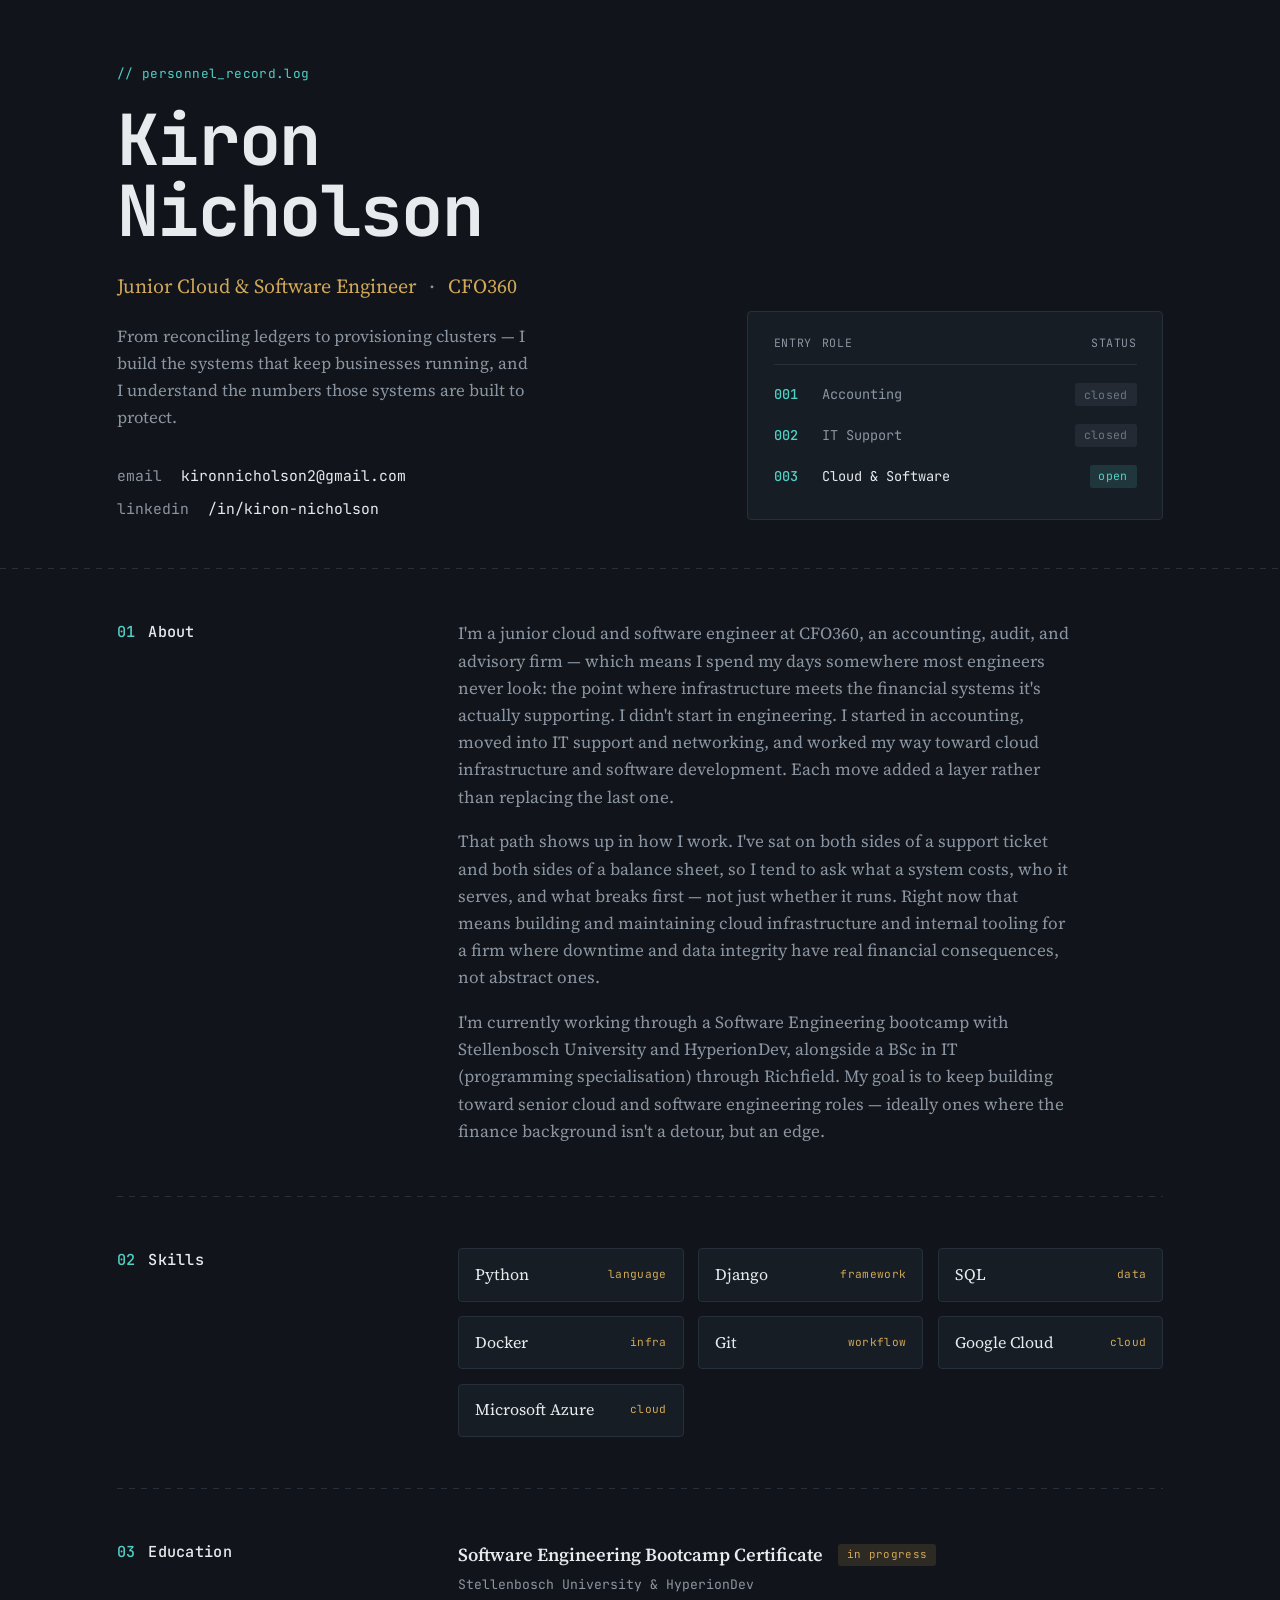
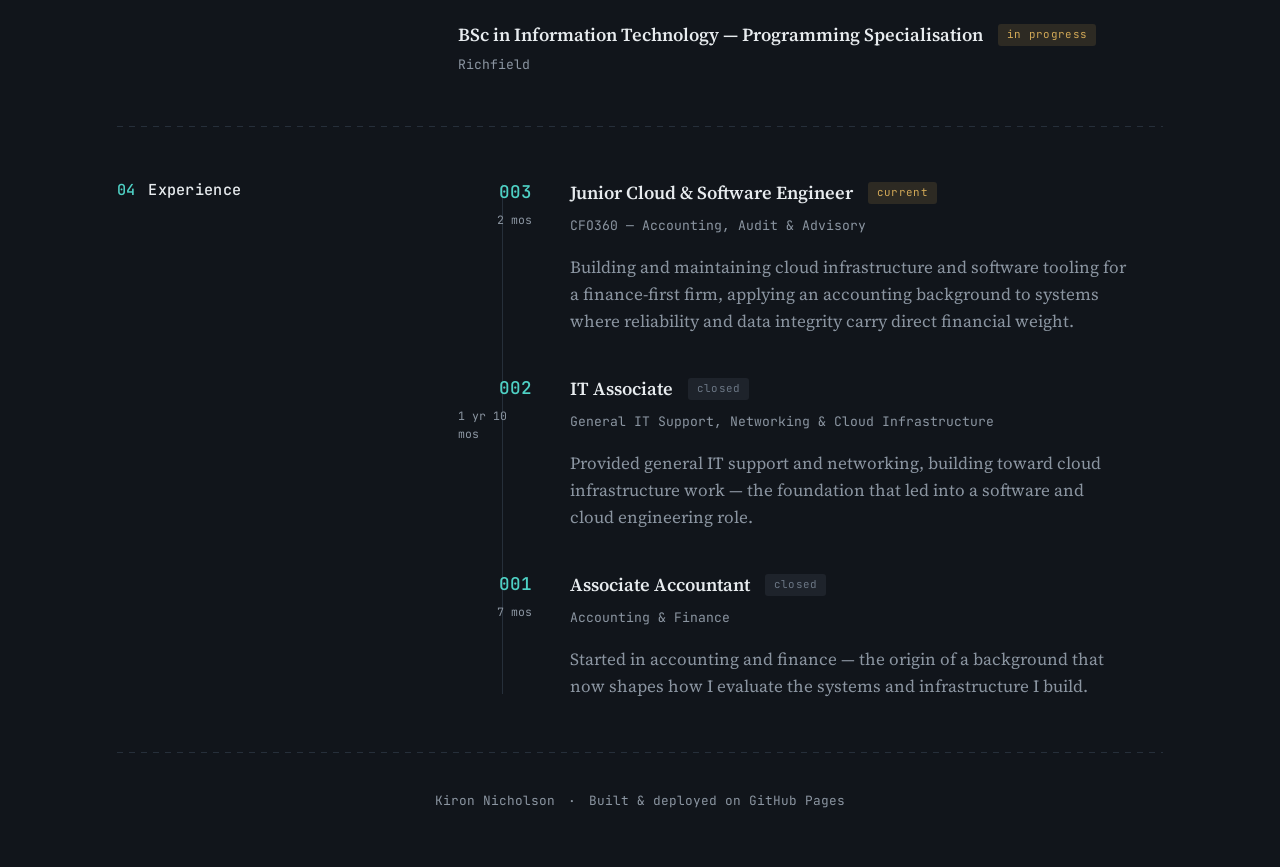
==== index.html @ 9caace61 "Initial Commit." ====
<!DOCTYPE html>
<html lang="en">
<head>
<meta charset="UTF-8">
<meta name="viewport" content="width=device-width, initial-scale=1.0">
<title>Kiron Nicholson — Cloud &amp; Software Engineer</title>
<link rel="preconnect" href="https://fonts.googleapis.com">
<link href="https://fonts.googleapis.com/css2?family=JetBrains+Mono:wght@400;500;700&family=Source+Serif+4:opsz,wght@8..60,400;8..60,500;8..60,600&display=swap" rel="stylesheet">
<link rel="stylesheet" href="style.css">
</head>
<body>

<div class="ledger-rule top-rule"></div>

<header class="hero">
  <div class="hero-inner">
    <p class="eyebrow">// personnel_record.log</p>
    <h1 class="name">Kiron<br>Nicholson</h1>
    <p class="role">Junior Cloud &amp; Software Engineer <span class="dot">·</span> CFO360</p>
    <p class="tagline">From reconciling ledgers to provisioning clusters — I build the systems that keep businesses running, and I understand the numbers those systems are built to protect.</p>
    <div class="hero-contact">
      <a href="mailto:kironnicholson2@gmail.com" class="contact-link">
        <span class="label">email</span> kironnicholson2@gmail.com
      </a>
      <a href="https://www.linkedin.com/in/kiron-nicholson/" class="contact-link" target="_blank" rel="noopener">
        <span class="label">linkedin</span> /in/kiron-nicholson
      </a>
    </div>
  </div>
  <div class="hero-ledger">
    <div class="ledger-header">
      <span>ENTRY</span><span>ROLE</span><span>STATUS</span>
    </div>
    <div class="ledger-row">
      <span class="entry-no">001</span><span>Accounting</span><span class="status closed">closed</span>
    </div>
    <div class="ledger-row">
      <span class="entry-no">002</span><span>IT Support</span><span class="status closed">closed</span>
    </div>
    <div class="ledger-row active">
      <span class="entry-no">003</span><span>Cloud &amp; Software</span><span class="status open">open</span>
    </div>
  </div>
</header>

<div class="ledger-rule"></div>

<main>

  <section class="section about" id="about">
    <h2 class="section-title"><span class="section-no">01</span> About</h2>
    <div class="section-body">
      <p>I'm a junior cloud and software engineer at CFO360, an accounting, audit, and advisory firm — which means I spend my days somewhere most engineers never look: the point where infrastructure meets the financial systems it's actually supporting. I didn't start in engineering. I started in accounting, moved into IT support and networking, and worked my way toward cloud infrastructure and software development. Each move added a layer rather than replacing the last one.</p>
      <p>That path shows up in how I work. I've sat on both sides of a support ticket and both sides of a balance sheet, so I tend to ask what a system costs, who it serves, and what breaks first — not just whether it runs. Right now that means building and maintaining cloud infrastructure and internal tooling for a firm where downtime and data integrity have real financial consequences, not abstract ones.</p>
      <p>I'm currently working through a Software Engineering bootcamp with Stellenbosch University and HyperionDev, alongside a BSc in IT (programming specialisation) through Richfield. My goal is to keep building toward senior cloud and software engineering roles — ideally ones where the finance background isn't a detour, but an edge.</p>
    </div>
  </section>

  <div class="ledger-rule"></div>

  <section class="section skills" id="skills">
    <h2 class="section-title"><span class="section-no">02</span> Skills</h2>
    <div class="section-body">
      <ul class="skill-grid">
        <li><span class="skill-name">Python</span><span class="skill-tag">language</span></li>
        <li><span class="skill-name">Django</span><span class="skill-tag">framework</span></li>
        <li><span class="skill-name">SQL</span><span class="skill-tag">data</span></li>
        <li><span class="skill-name">Docker</span><span class="skill-tag">infra</span></li>
        <li><span class="skill-name">Git</span><span class="skill-tag">workflow</span></li>
        <li><span class="skill-name">Google Cloud</span><span class="skill-tag">cloud</span></li>
        <li><span class="skill-name">Microsoft Azure</span><span class="skill-tag">cloud</span></li>
      </ul>
    </div>
  </section>

  <div class="ledger-rule"></div>

  <section class="section education" id="education">
    <h2 class="section-title"><span class="section-no">03</span> Education</h2>
    <div class="section-body">
      <div class="record">
        <div class="record-head">
          <h3>Software Engineering Bootcamp Certificate</h3>
          <span class="record-status status-pill in-progress">in progress</span>
        </div>
        <p class="record-sub">Stellenbosch University &amp; HyperionDev</p>
      </div>
      <div class="record">
        <div class="record-head">
          <h3>BSc in Information Technology — Programming Specialisation</h3>
          <span class="record-status status-pill in-progress">in progress</span>
        </div>
        <p class="record-sub">Richfield</p>
      </div>
    </div>
  </section>

  <div class="ledger-rule"></div>

  <section class="section experience" id="experience">
    <h2 class="section-title"><span class="section-no">04</span> Experience</h2>
    <div class="section-body">
      <div class="timeline">

        <div class="timeline-entry">
          <div class="timeline-meta">
            <span class="entry-no">003</span>
            <span class="duration">2 mos</span>
          </div>
          <div class="timeline-content">
            <div class="record-head">
              <h3>Junior Cloud &amp; Software Engineer</h3>
              <span class="record-status status-pill in-progress">current</span>
            </div>
            <p class="record-sub">CFO360 — Accounting, Audit &amp; Advisory</p>
            <p>Building and maintaining cloud infrastructure and software tooling for a finance-first firm, applying an accounting background to systems where reliability and data integrity carry direct financial weight.</p>
          </div>
        </div>

        <div class="timeline-entry">
          <div class="timeline-meta">
            <span class="entry-no">002</span>
            <span class="duration">1 yr 10 mos</span>
          </div>
          <div class="timeline-content">
            <div class="record-head">
              <h3>IT Associate</h3>
              <span class="record-status status-pill closed">closed</span>
            </div>
            <p class="record-sub">General IT Support, Networking &amp; Cloud Infrastructure</p>
            <p>Provided general IT support and networking, building toward cloud infrastructure work — the foundation that led into a software and cloud engineering role.</p>
          </div>
        </div>

        <div class="timeline-entry">
          <div class="timeline-meta">
            <span class="entry-no">001</span>
            <span class="duration">7 mos</span>
          </div>
          <div class="timeline-content">
            <div class="record-head">
              <h3>Associate Accountant</h3>
              <span class="record-status status-pill closed">closed</span>
            </div>
            <p class="record-sub">Accounting &amp; Finance</p>
            <p>Started in accounting and finance — the origin of a background that now shapes how I evaluate the systems and infrastructure I build.</p>
          </div>
        </div>

      </div>
    </div>
  </section>

  <div class="ledger-rule"></div>

  <footer class="site-footer">
    <p>Kiron Nicholson <span class="dot">·</span> Built &amp; deployed on GitHub Pages</p>
  </footer>

</main>

</body>
</html>
---- style.css ----
:root {
  --bg: #11151b;
  --panel: #171d25;
  --panel-line: #262f3a;
  --ink: #e7ebee;
  --ink-dim: #8b95a1;
  --teal: #4fd1c5;
  --gold: #d1a857;
  --closed: #6b7684;
  --font-mono: 'JetBrains Mono', 'Courier New', monospace;
  --font-serif: 'Source Serif 4', Georgia, serif;
}

* { margin: 0; padding: 0; box-sizing: border-box; }

body {
  background: var(--bg);
  color: var(--ink);
  font-family: var(--font-serif);
  font-size: 17px;
  line-height: 1.6;
}

a { color: inherit; }

.ledger-rule {
  height: 1px;
  background: repeating-linear-gradient(
    to right,
    var(--panel-line) 0,
    var(--panel-line) 6px,
    transparent 6px,
    transparent 12px
  );
  width: 100%;
}

.top-rule { display: none; }

/* ---------- HERO ---------- */

.hero {
  display: grid;
  grid-template-columns: 1.4fr 1fr;
  gap: 3rem;
  padding: 4rem 6vw 3rem;
  max-width: 1200px;
  margin: 0 auto;
  align-items: end;
}

.eyebrow {
  font-family: var(--font-mono);
  font-size: 0.8rem;
  color: var(--teal);
  letter-spacing: 0.03em;
  margin-bottom: 1.2rem;
}

.name {
  font-family: var(--font-mono);
  font-weight: 700;
  font-size: clamp(2.6rem, 6vw, 4.4rem);
  line-height: 1.02;
  letter-spacing: -0.02em;
  color: var(--ink);
  margin-bottom: 1.4rem;
}

.role {
  font-family: var(--font-serif);
  font-size: 1.25rem;
  color: var(--gold);
  margin-bottom: 1.4rem;
}

.dot { color: var(--ink-dim); margin: 0 0.4em; }

.tagline {
  max-width: 46ch;
  color: var(--ink-dim);
  font-size: 1.05rem;
  margin-bottom: 2rem;
}

.hero-contact {
  display: flex;
  flex-direction: column;
  gap: 0.6rem;
}

.contact-link {
  font-family: var(--font-mono);
  font-size: 0.92rem;
  text-decoration: none;
  color: var(--ink);
  transition: color 0.15s ease;
  width: fit-content;
}

.contact-link:hover { color: var(--teal); }
.contact-link:focus-visible { outline: 2px solid var(--teal); outline-offset: 3px; }

.contact-link .label {
  color: var(--ink-dim);
  margin-right: 0.7em;
}

/* ---------- HERO LEDGER PANEL ---------- */

.hero-ledger {
  background: var(--panel);
  border: 1px solid var(--panel-line);
  border-radius: 4px;
  padding: 1.4rem 1.6rem;
  font-family: var(--font-mono);
  font-size: 0.85rem;
}

.ledger-header {
  display: grid;
  grid-template-columns: 3rem 1fr auto;
  color: var(--ink-dim);
  letter-spacing: 0.05em;
  font-size: 0.72rem;
  padding-bottom: 0.7rem;
  border-bottom: 1px solid var(--panel-line);
  margin-bottom: 0.6rem;
}

.ledger-row {
  display: grid;
  grid-template-columns: 3rem 1fr auto;
  padding: 0.55rem 0;
  align-items: center;
  color: var(--ink-dim);
}

.ledger-row.active { color: var(--ink); }

.entry-no {
  color: var(--teal);
  font-weight: 500;
}

.status {
  font-size: 0.72rem;
  padding: 0.15rem 0.55rem;
  border-radius: 3px;
  justify-self: end;
  letter-spacing: 0.03em;
}

.status.closed { background: rgba(107,118,132,0.15); color: var(--closed); }
.status.open { background: rgba(79,209,197,0.14); color: var(--teal); }

/* ---------- MAIN SECTIONS ---------- */

main {
  max-width: 1200px;
  margin: 0 auto;
  padding: 0 6vw;
}

.section {
  display: grid;
  grid-template-columns: 1fr 2.4fr;
  gap: 3rem;
  padding: 3.2rem 0;
}

.section-title {
  font-family: var(--font-mono);
  font-size: 0.95rem;
  font-weight: 500;
  color: var(--ink);
  letter-spacing: 0.02em;
  display: flex;
  align-items: baseline;
  gap: 0.8rem;
  height: fit-content;
}

.section-no {
  color: var(--teal);
}

.section-body p {
  color: var(--ink-dim);
  max-width: 68ch;
  margin-bottom: 1.1rem;
}

.section-body p:last-child { margin-bottom: 0; }

/* ---------- SKILLS ---------- */

.skill-grid {
  list-style: none;
  display: grid;
  grid-template-columns: repeat(auto-fill, minmax(180px, 1fr));
  gap: 0.9rem;
}

.skill-grid li {
  background: var(--panel);
  border: 1px solid var(--panel-line);
  border-radius: 4px;
  padding: 0.8rem 1rem;
  display: flex;
  justify-content: space-between;
  align-items: center;
}

.skill-name {
  font-family: var(--font-serif);
  font-size: 1rem;
  color: var(--ink);
}

.skill-tag {
  font-family: var(--font-mono);
  font-size: 0.7rem;
  color: var(--gold);
  letter-spacing: 0.03em;
}

/* ---------- EDUCATION / RECORDS ---------- */

.record {
  margin-bottom: 1.6rem;
}

.record:last-child { margin-bottom: 0; }

.record-head {
  display: flex;
  align-items: center;
  gap: 0.9rem;
  flex-wrap: wrap;
  margin-bottom: 0.25rem;
}

.record-head h3 {
  font-family: var(--font-serif);
  font-weight: 600;
  font-size: 1.15rem;
  color: var(--ink);
}

.record-sub {
  font-family: var(--font-mono);
  font-size: 0.82rem;
  color: var(--ink-dim);
  margin-bottom: 0.4rem;
}

.status-pill {
  font-family: var(--font-mono);
  font-size: 0.68rem;
  padding: 0.15rem 0.55rem;
  border-radius: 3px;
  letter-spacing: 0.03em;
  white-space: nowrap;
}

.status-pill.in-progress { background: rgba(209,168,87,0.14); color: var(--gold); }
.status-pill.closed { background: rgba(107,118,132,0.15); color: var(--closed); }

/* ---------- EXPERIENCE TIMELINE ---------- */

.timeline {
  position: relative;
}

.timeline::before {
  content: "";
  position: absolute;
  left: 2.7rem;
  top: 0.4rem;
  bottom: 0.4rem;
  width: 1px;
  background: var(--panel-line);
}

.timeline-entry {
  display: grid;
  grid-template-columns: 5.4rem 1fr;
  gap: 1.6rem;
  padding-bottom: 2.4rem;
  position: relative;
}

.timeline-entry:last-child { padding-bottom: 0; }

.timeline-meta {
  display: flex;
  flex-direction: column;
  align-items: flex-end;
  gap: 0.3rem;
  font-family: var(--font-mono);
  padding-right: 0.8rem;
}

.timeline-meta .entry-no {
  font-size: 1.1rem;
}

.timeline-meta .duration {
  font-size: 0.72rem;
  color: var(--ink-dim);
}

.timeline-content p {
  color: var(--ink-dim);
  max-width: 62ch;
  margin-top: 0.5rem;
}

/* ---------- FOOTER ---------- */

.site-footer {
  padding: 2.4rem 0 3.5rem;
  font-family: var(--font-mono);
  font-size: 0.8rem;
  color: var(--ink-dim);
  text-align: center;
}

/* ---------- RESPONSIVE ---------- */

@media (max-width: 860px) {
  .hero {
    grid-template-columns: 1fr;
    padding: 3rem 6vw 2.5rem;
    gap: 2rem;
  }

  .section {
    grid-template-columns: 1fr;
    gap: 1rem;
    padding: 2.4rem 0;
  }

  .timeline::before { left: 0.6rem; }

  .timeline-entry {
    grid-template-columns: 1.4rem 1fr;
  }

  .timeline-meta {
    flex-direction: row;
    align-items: center;
    gap: 0.6rem;
  }

  .timeline-meta .duration { display: none; }
}

@media (prefers-reduced-motion: reduce) {
  * { transition: none !important; }
}
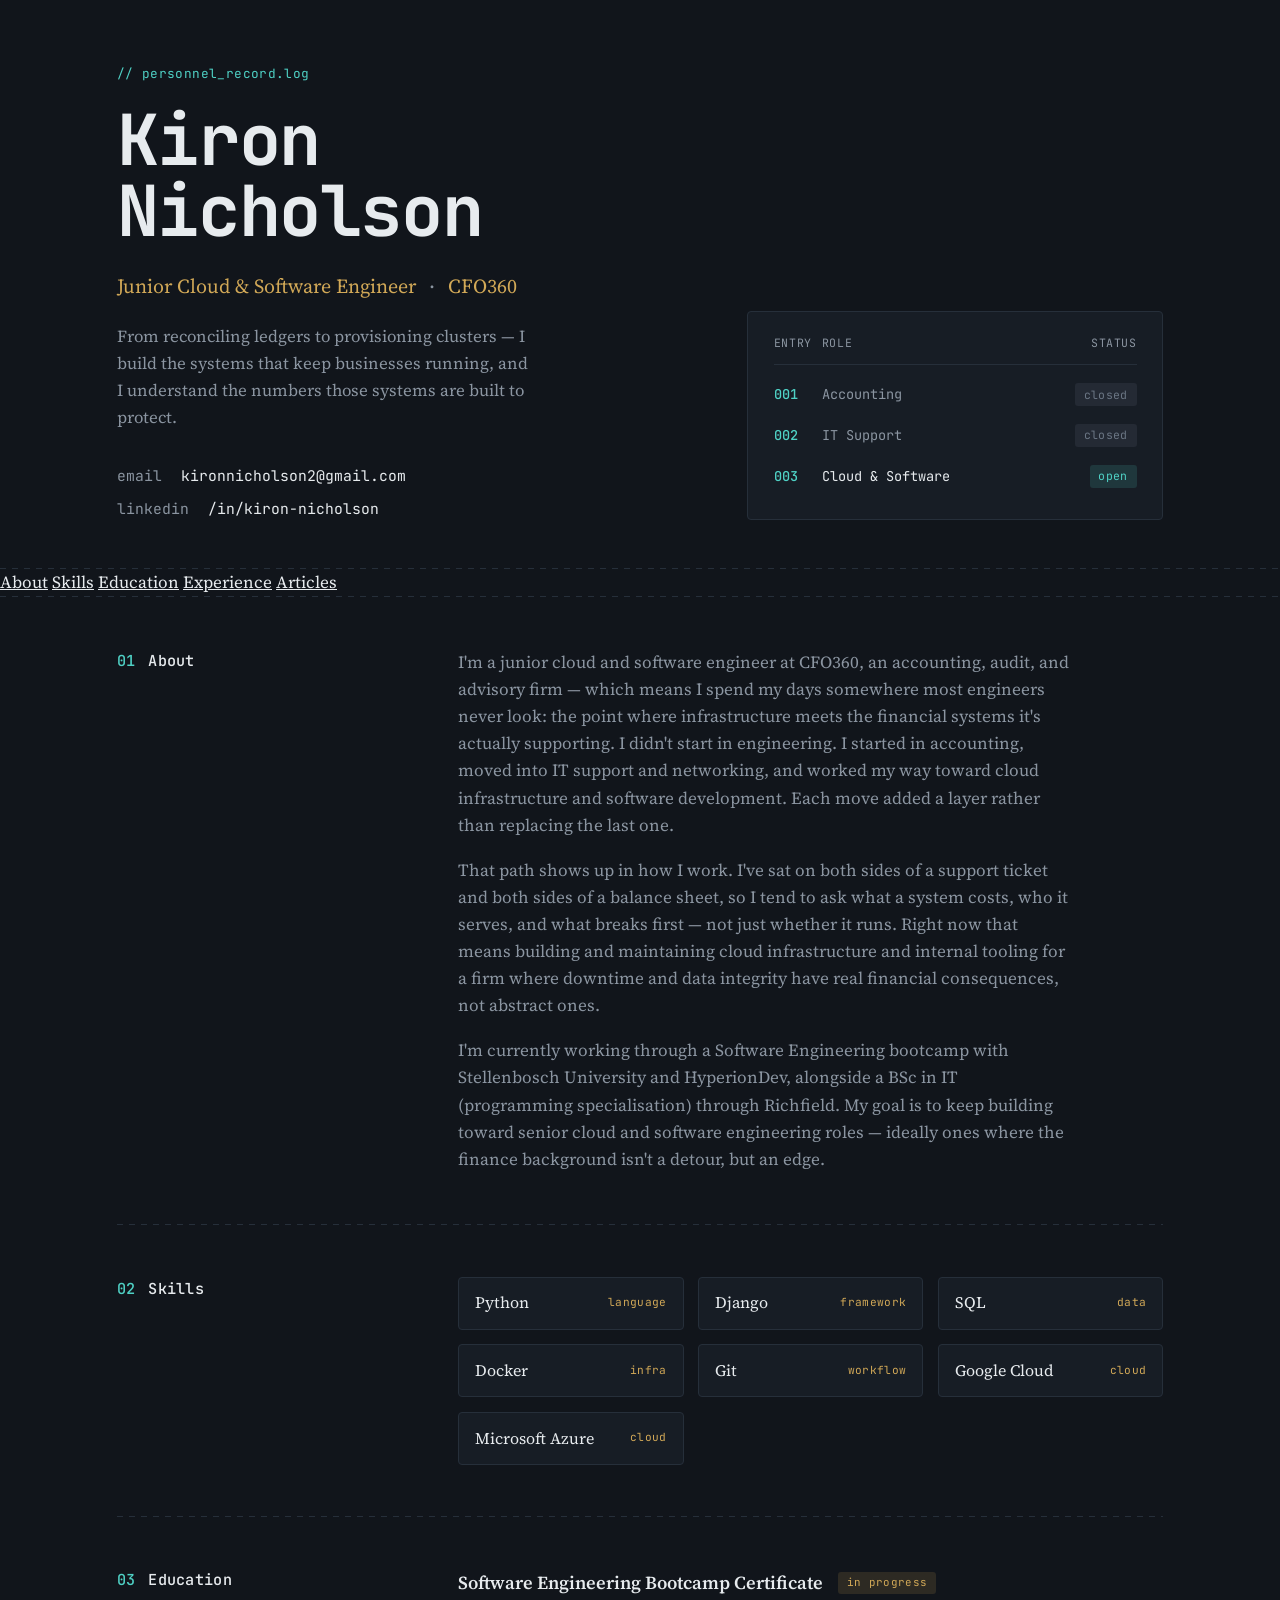
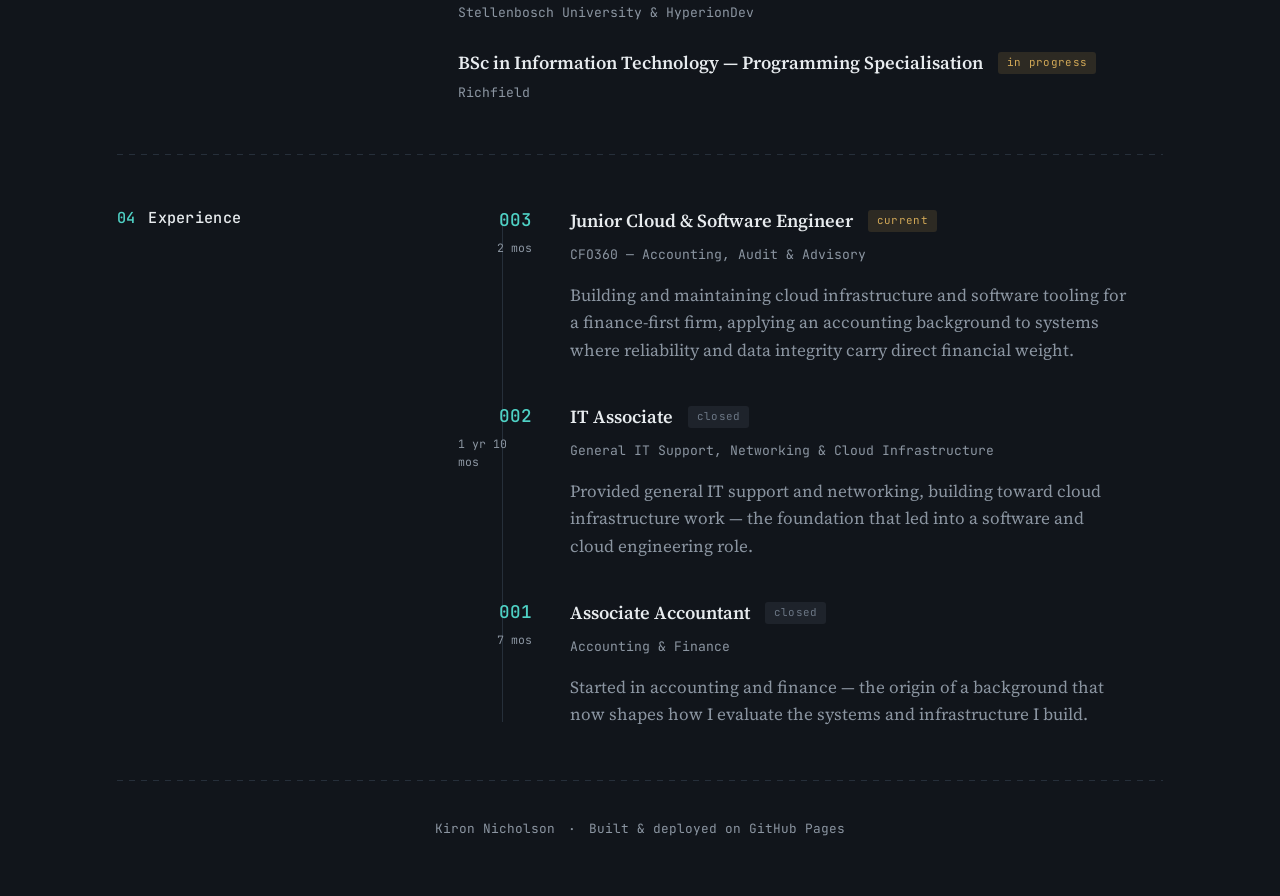
==== commit c67eda39: "Posted first article." ====
--- a/index.html
+++ b/index.html
@@ -42,6 +42,16 @@
     </div>
   </div>
 </header>
+
+<div class="ledger-rule"></div>
+
+<nav class="site-nav">
+  <a href="#about" class="nav-link">About</a>
+  <a href="#skills" class="nav-link">Skills</a>
+  <a href="#education" class="nav-link">Education</a>
+  <a href="#experience" class="nav-link">Experience</a>
+  <a href="articles.html" class="nav-link nav-link-external">Articles</a>
+</nav>
 
 <div class="ledger-rule"></div>
 
@@ -160,4 +170,4 @@
 </main>
 
 </body>
-</html>
+</html>
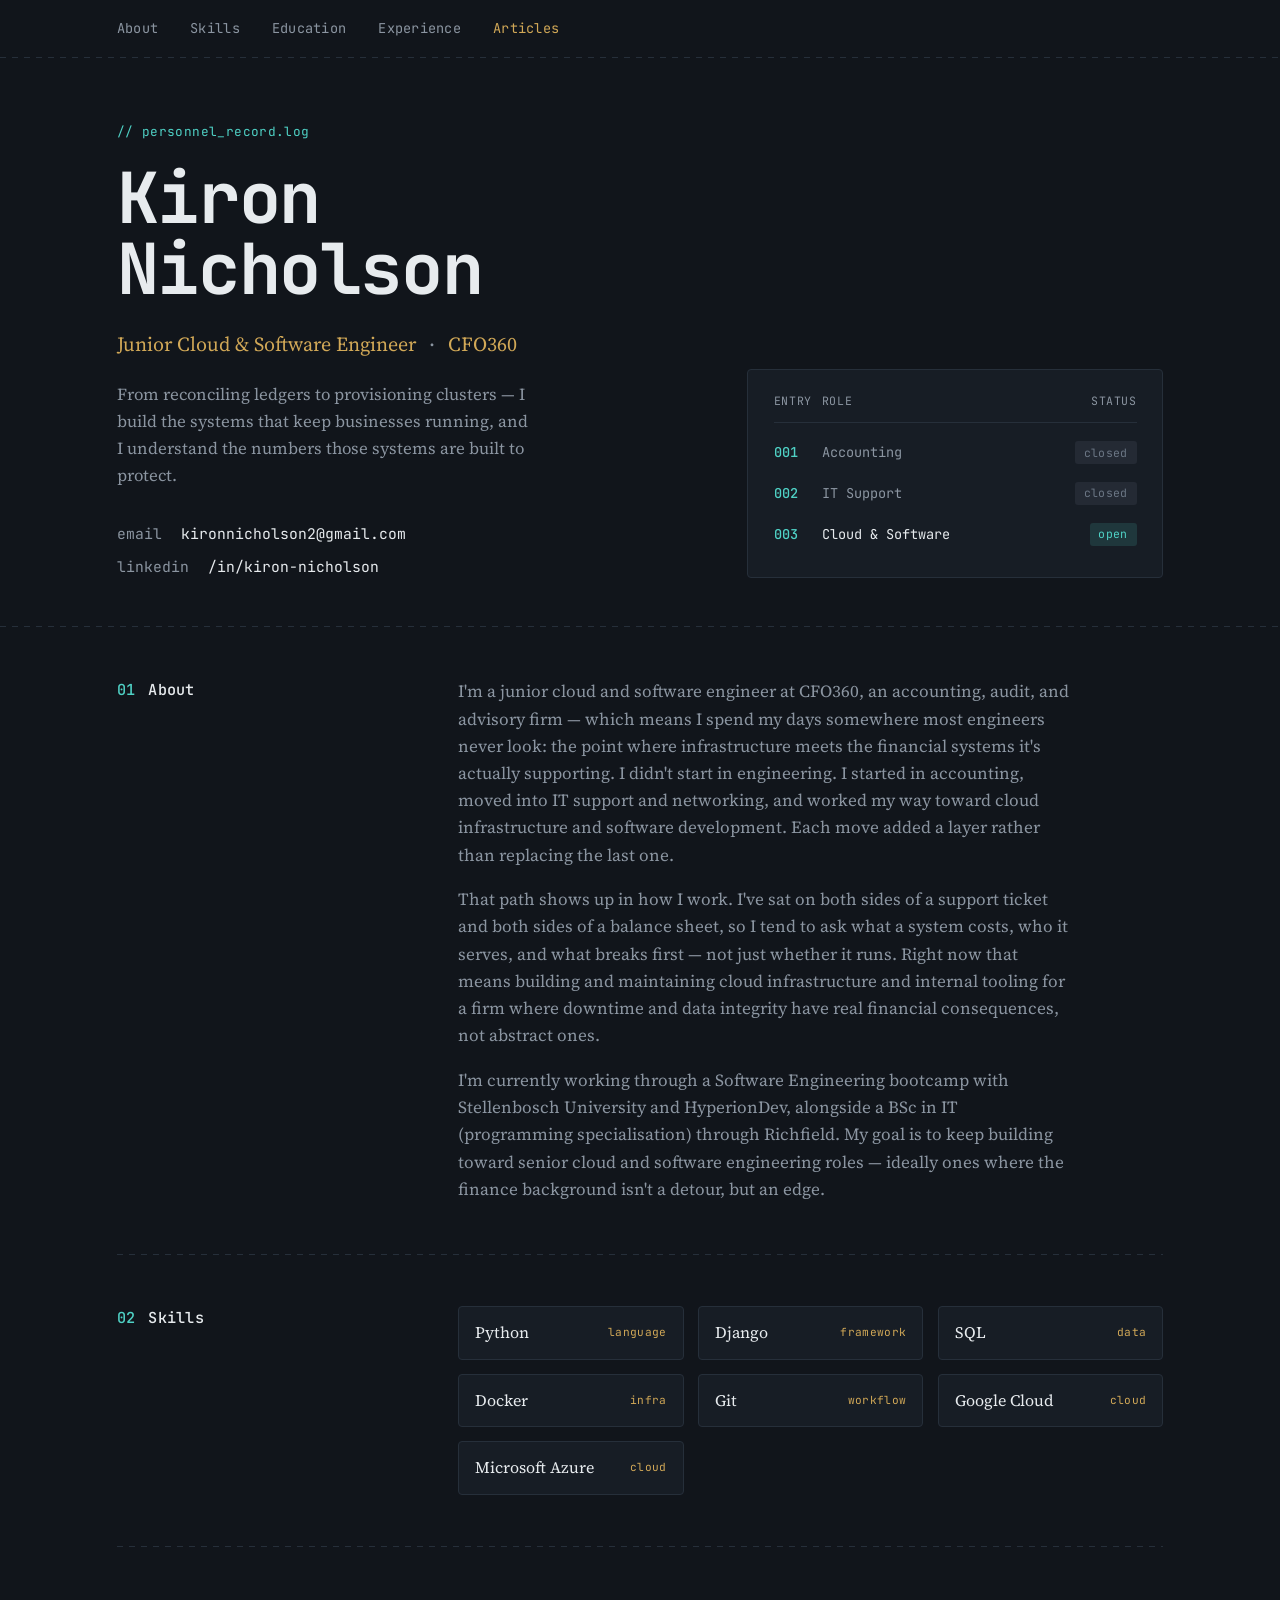
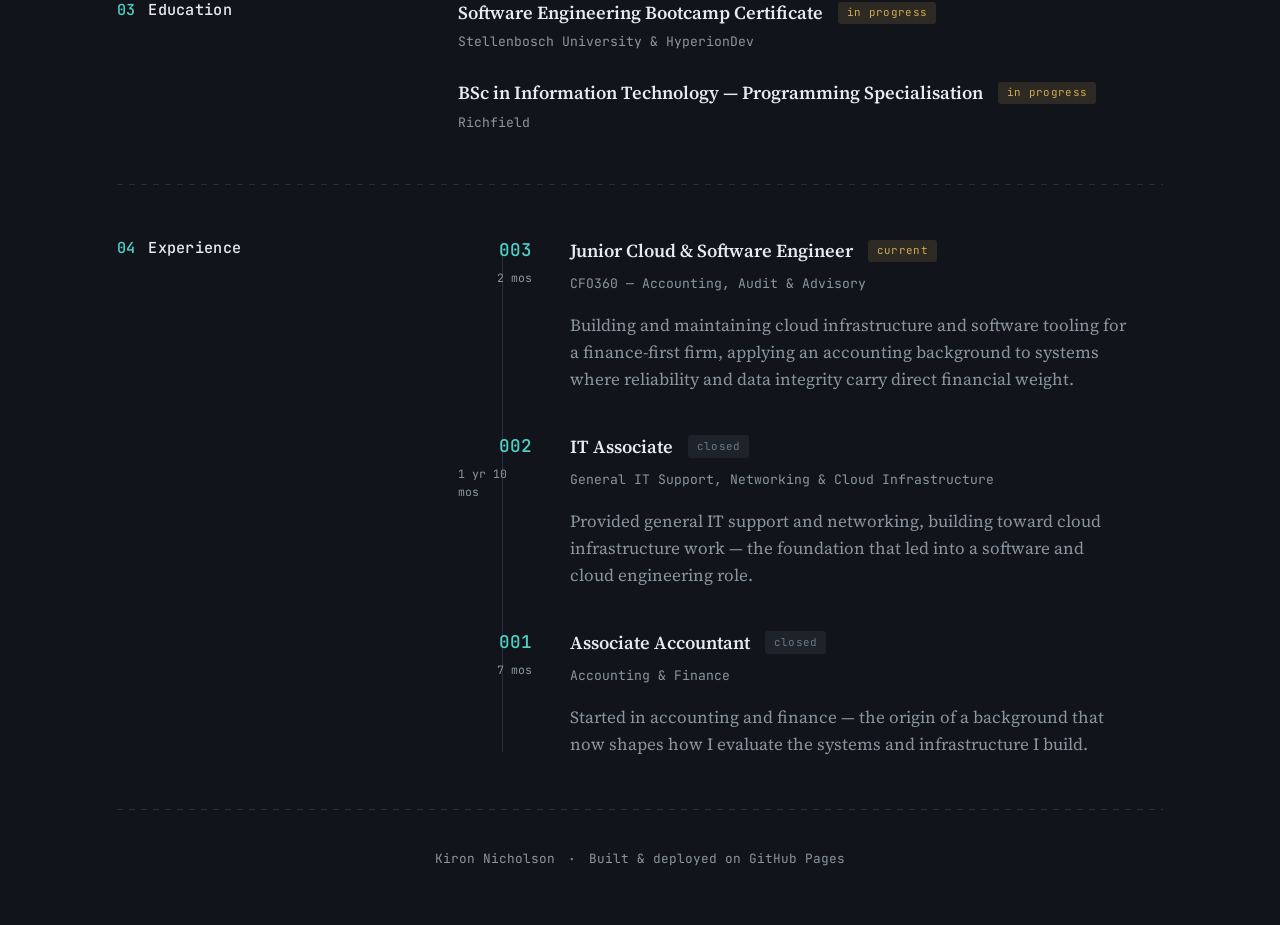
==== commit eb75c03c: "Styling updates" ====
--- a/index.html
+++ b/index.html
@@ -11,6 +11,16 @@
 <body>
 
 <div class="ledger-rule top-rule"></div>
+
+<nav class="site-nav">
+  <a href="#about" class="nav-link">About</a>
+  <a href="#skills" class="nav-link">Skills</a>
+  <a href="#education" class="nav-link">Education</a>
+  <a href="#experience" class="nav-link">Experience</a>
+  <a href="articles.html" class="nav-link nav-link-external">Articles</a>
+</nav>
+
+<div class="ledger-rule"></div>
 
 <header class="hero">
   <div class="hero-inner">
@@ -42,16 +52,6 @@
     </div>
   </div>
 </header>
-
-<div class="ledger-rule"></div>
-
-<nav class="site-nav">
-  <a href="#about" class="nav-link">About</a>
-  <a href="#skills" class="nav-link">Skills</a>
-  <a href="#education" class="nav-link">Education</a>
-  <a href="#experience" class="nav-link">Experience</a>
-  <a href="articles.html" class="nav-link nav-link-external">Articles</a>
-</nav>
 
 <div class="ledger-rule"></div>
 
--- a/style.css
+++ b/style.css
@@ -37,6 +37,39 @@
 
 .top-rule { display: none; }
 
+/* ---------- NAV ---------- */
+
+.site-nav {
+  max-width: 1200px;
+  margin: 0 auto;
+  padding: 1.1rem 6vw;
+  display: flex;
+  gap: 2rem;
+  font-family: var(--font-mono);
+  font-size: 0.85rem;
+}
+
+.nav-link {
+  color: var(--ink-dim);
+  text-decoration: none;
+  letter-spacing: 0.02em;
+  transition: color 0.15s ease;
+}
+
+.nav-link:hover { color: var(--teal); }
+.nav-link:focus-visible { outline: 2px solid var(--teal); outline-offset: 3px; }
+
+.nav-link-external { color: var(--gold); }
+.nav-link-external:hover { color: var(--teal); }
+
+@media (max-width: 860px) {
+  .site-nav {
+    padding: 1rem 6vw;
+    gap: 1.2rem;
+    flex-wrap: wrap;
+  }
+}
+
 /* ---------- HERO ---------- */
 
 .hero {
@@ -327,6 +360,145 @@
   text-align: center;
 }
 
+/* ---------- ARTICLE LIST PAGE ---------- */
+
+.articles-page {
+  max-width: 900px;
+  margin: 0 auto;
+  padding: 4rem 6vw;
+}
+
+@media (min-width: 900px) {
+  .articles-page {
+    padding: 5rem 0 4rem;
+  }
+}
+
+.articles-page .eyebrow {
+  margin-bottom: 0.8rem;
+}
+
+.articles-page h1 {
+  font-family: var(--font-mono);
+  font-weight: 700;
+  font-size: clamp(2rem, 5vw, 3rem);
+  color: var(--ink);
+  margin-bottom: 2.5rem;
+}
+
+.article-list {
+  list-style: none;
+  max-width: 68ch;
+}
+
+.article-list li {
+  border-bottom: 1px dashed var(--panel-line);
+}
+
+.article-list a {
+  display: flex;
+  justify-content: space-between;
+  align-items: baseline;
+  padding: 1.2rem 0;
+  text-decoration: none;
+  color: var(--ink);
+  font-family: var(--font-serif);
+  font-size: 1.15rem;
+  transition: color 0.15s ease;
+}
+
+.article-list a:hover { color: var(--teal); }
+
+.article-list .article-date {
+  font-family: var(--font-mono);
+  font-size: 0.75rem;
+  color: var(--ink-dim);
+  white-space: nowrap;
+  margin-left: 1.5rem;
+}
+
+.back-link {
+  display: inline-block;
+  margin-top: 2.5rem;
+  font-family: var(--font-mono);
+  font-size: 0.85rem;
+  color: var(--ink-dim);
+  text-decoration: none;
+}
+
+.back-link:hover { color: var(--teal); }
+
+/* ---------- SINGLE ARTICLE PAGE ---------- */
+
+.article-page {
+  max-width: 700px;
+  margin: 0 auto;
+  padding: 4rem 6vw 3rem;
+}
+
+@media (min-width: 900px) {
+  .article-page {
+    max-width: 820px;
+    padding: 5rem 0 4rem;
+  }
+}
+
+@media (min-width: 1300px) {
+  .article-page {
+    max-width: 900px;
+  }
+
+  .article-body p,
+  .article-meta {
+    font-size: 1.05rem;
+  }
+}
+
+.article-page h1 {
+  font-family: var(--font-mono);
+  font-weight: 700;
+  font-size: clamp(1.9rem, 4.5vw, 2.6rem);
+  color: var(--ink);
+  margin-bottom: 0.8rem;
+  line-height: 1.15;
+}
+
+.article-meta {
+  font-family: var(--font-mono);
+  font-size: 0.8rem;
+  color: var(--teal);
+  margin-bottom: 2.4rem;
+}
+
+.article-body p {
+  color: var(--ink-dim);
+  margin-bottom: 1.2rem;
+}
+
+.article-body blockquote {
+  border-left: 2px solid var(--gold);
+  padding: 0.3rem 0 0.3rem 1.4rem;
+  margin: 1.6rem 0;
+  color: var(--ink);
+  font-style: italic;
+}
+
+.article-body a {
+  color: var(--teal);
+  text-decoration: underline;
+  text-decoration-color: var(--panel-line);
+  text-underline-offset: 3px;
+}
+
+.article-body a:hover { text-decoration-color: var(--teal); }
+
+.article-body strong { color: var(--ink); }
+
+.article-signoff {
+  margin-top: 2.4rem;
+  color: var(--ink-dim);
+}
+
 /* ---------- RESPONSIVE ---------- */
 
 @media (max-width: 860px) {
@@ -359,4 +531,4 @@
 
 @media (prefers-reduced-motion: reduce) {
   * { transition: none !important; }
-}
+}
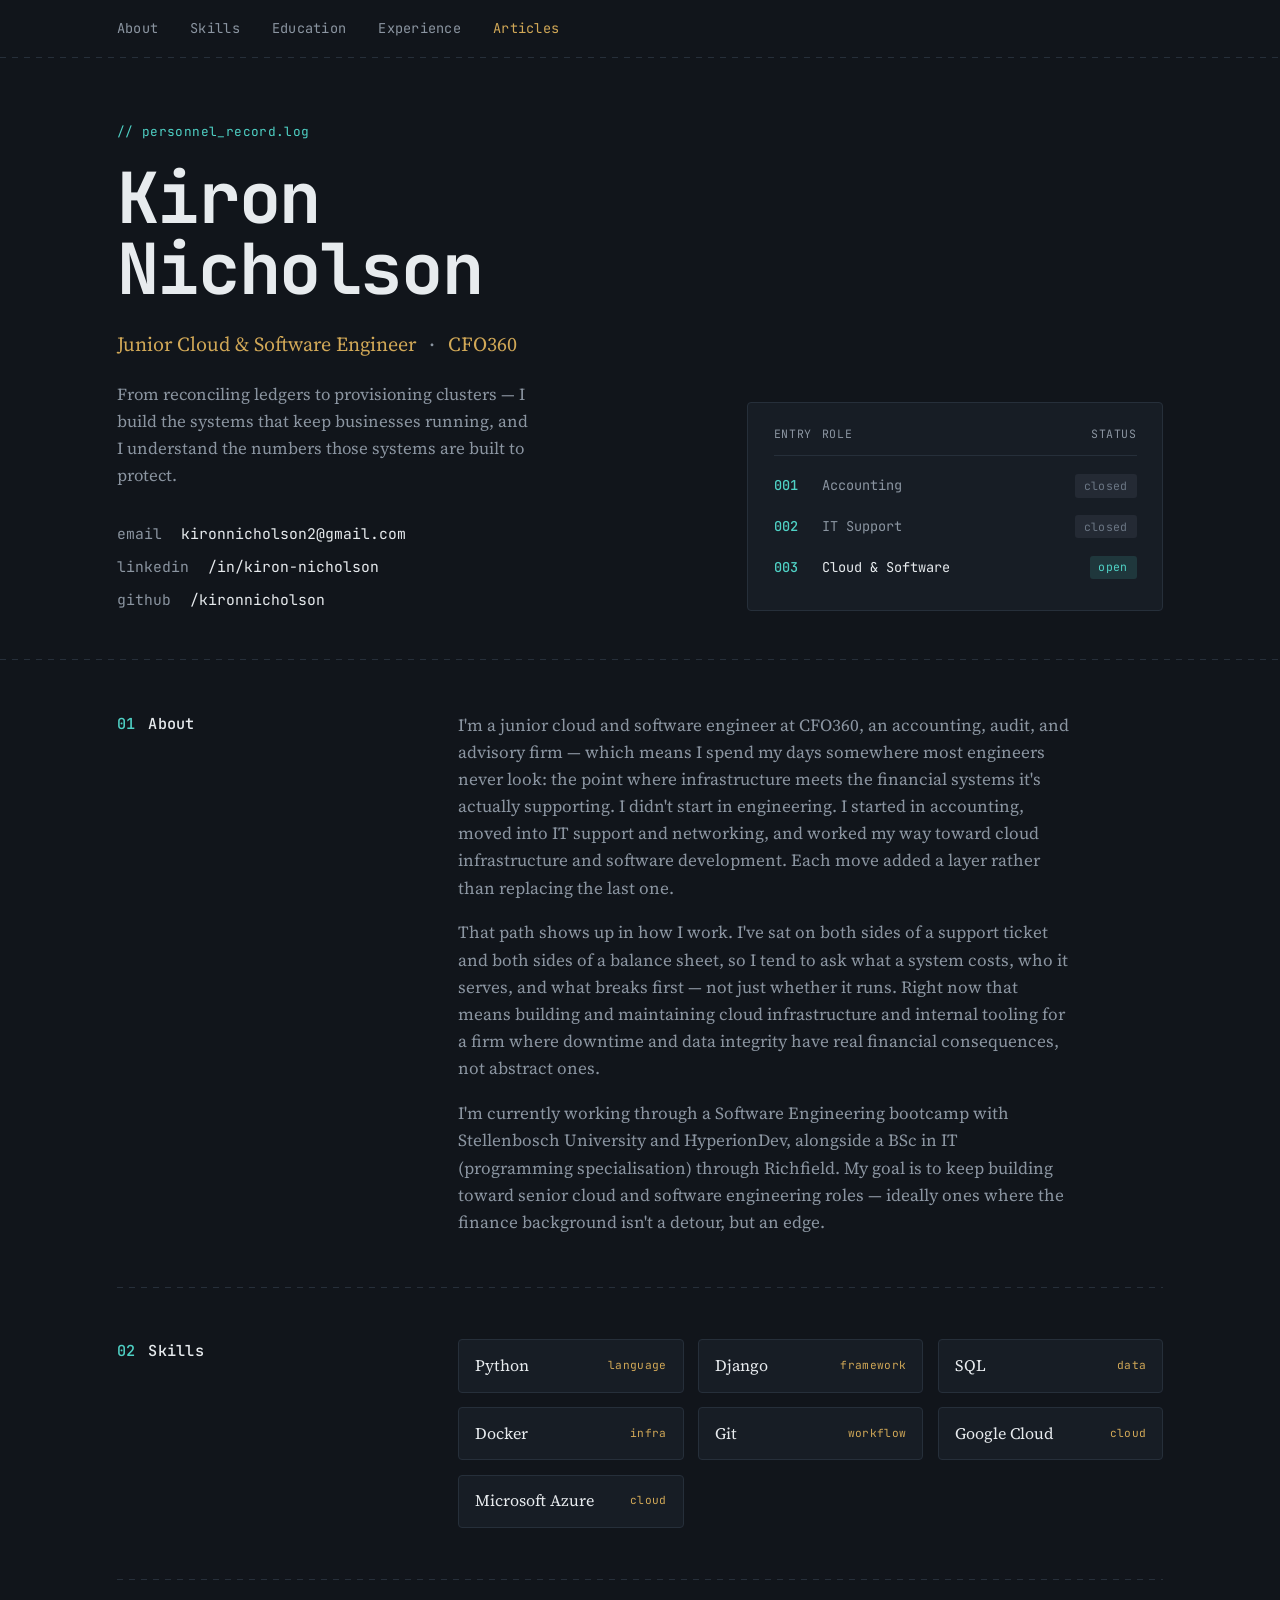
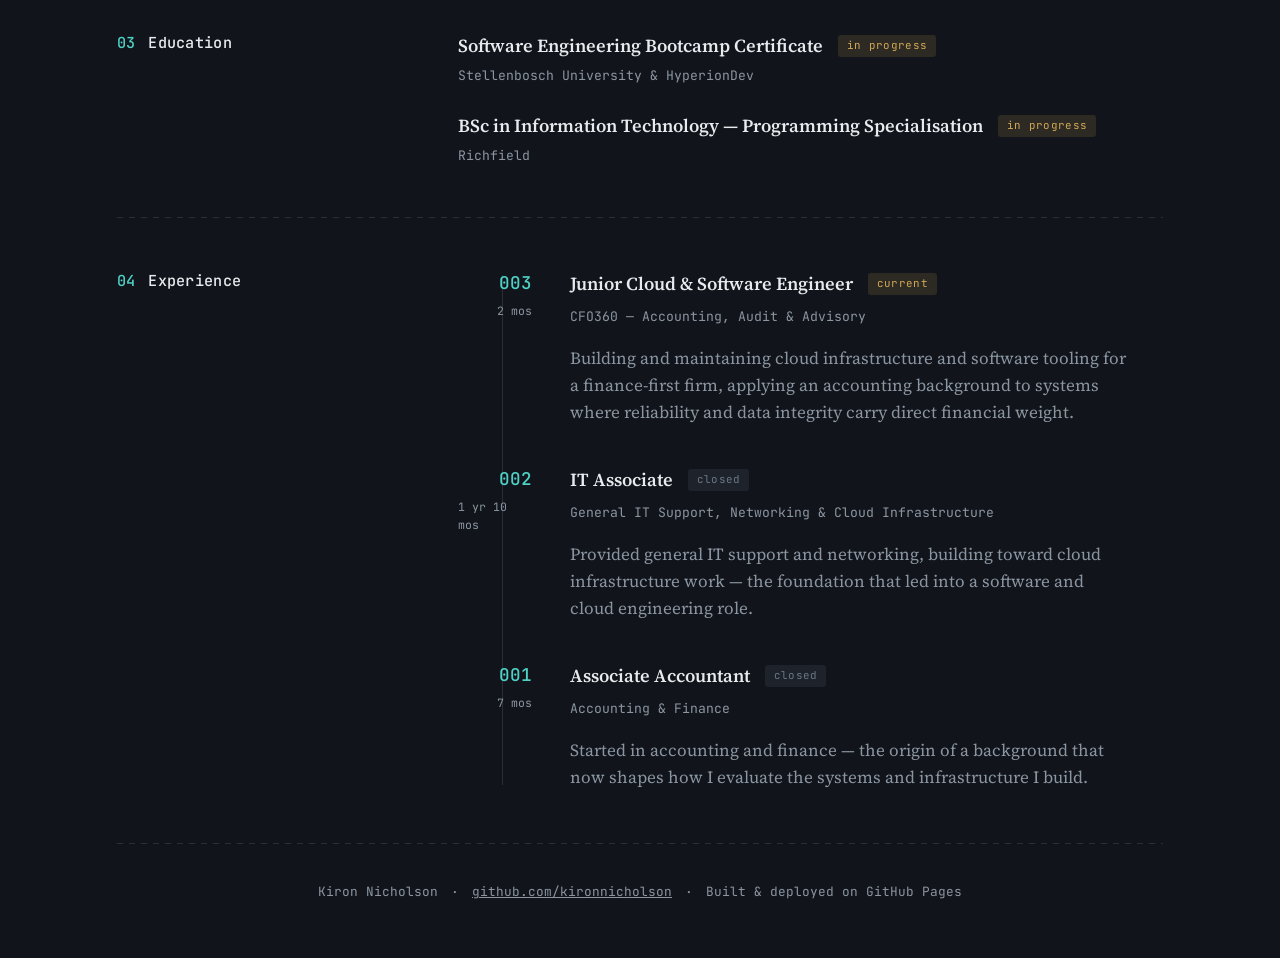
==== commit e0528b05: "Update index.html" ====
--- a/index.html
+++ b/index.html
@@ -34,6 +34,9 @@
       </a>
       <a href="https://www.linkedin.com/in/kiron-nicholson/" class="contact-link" target="_blank" rel="noopener">
         <span class="label">linkedin</span> /in/kiron-nicholson
+      </a>
+      <a href="https://github.com/kironnicholson" class="contact-link" target="_blank" rel="noopener">
+        <span class="label">github</span> /kironnicholson
       </a>
     </div>
   </div>
@@ -164,7 +167,7 @@
   <div class="ledger-rule"></div>
 
   <footer class="site-footer">
-    <p>Kiron Nicholson <span class="dot">·</span> Built &amp; deployed on GitHub Pages</p>
+    <p>Kiron Nicholson <span class="dot">·</span> <a href="https://github.com/kironnicholson" target="_blank" rel="noopener">github.com/kironnicholson</a> <span class="dot">·</span> Built &amp; deployed on GitHub Pages</p>
   </footer>
 
 </main>
